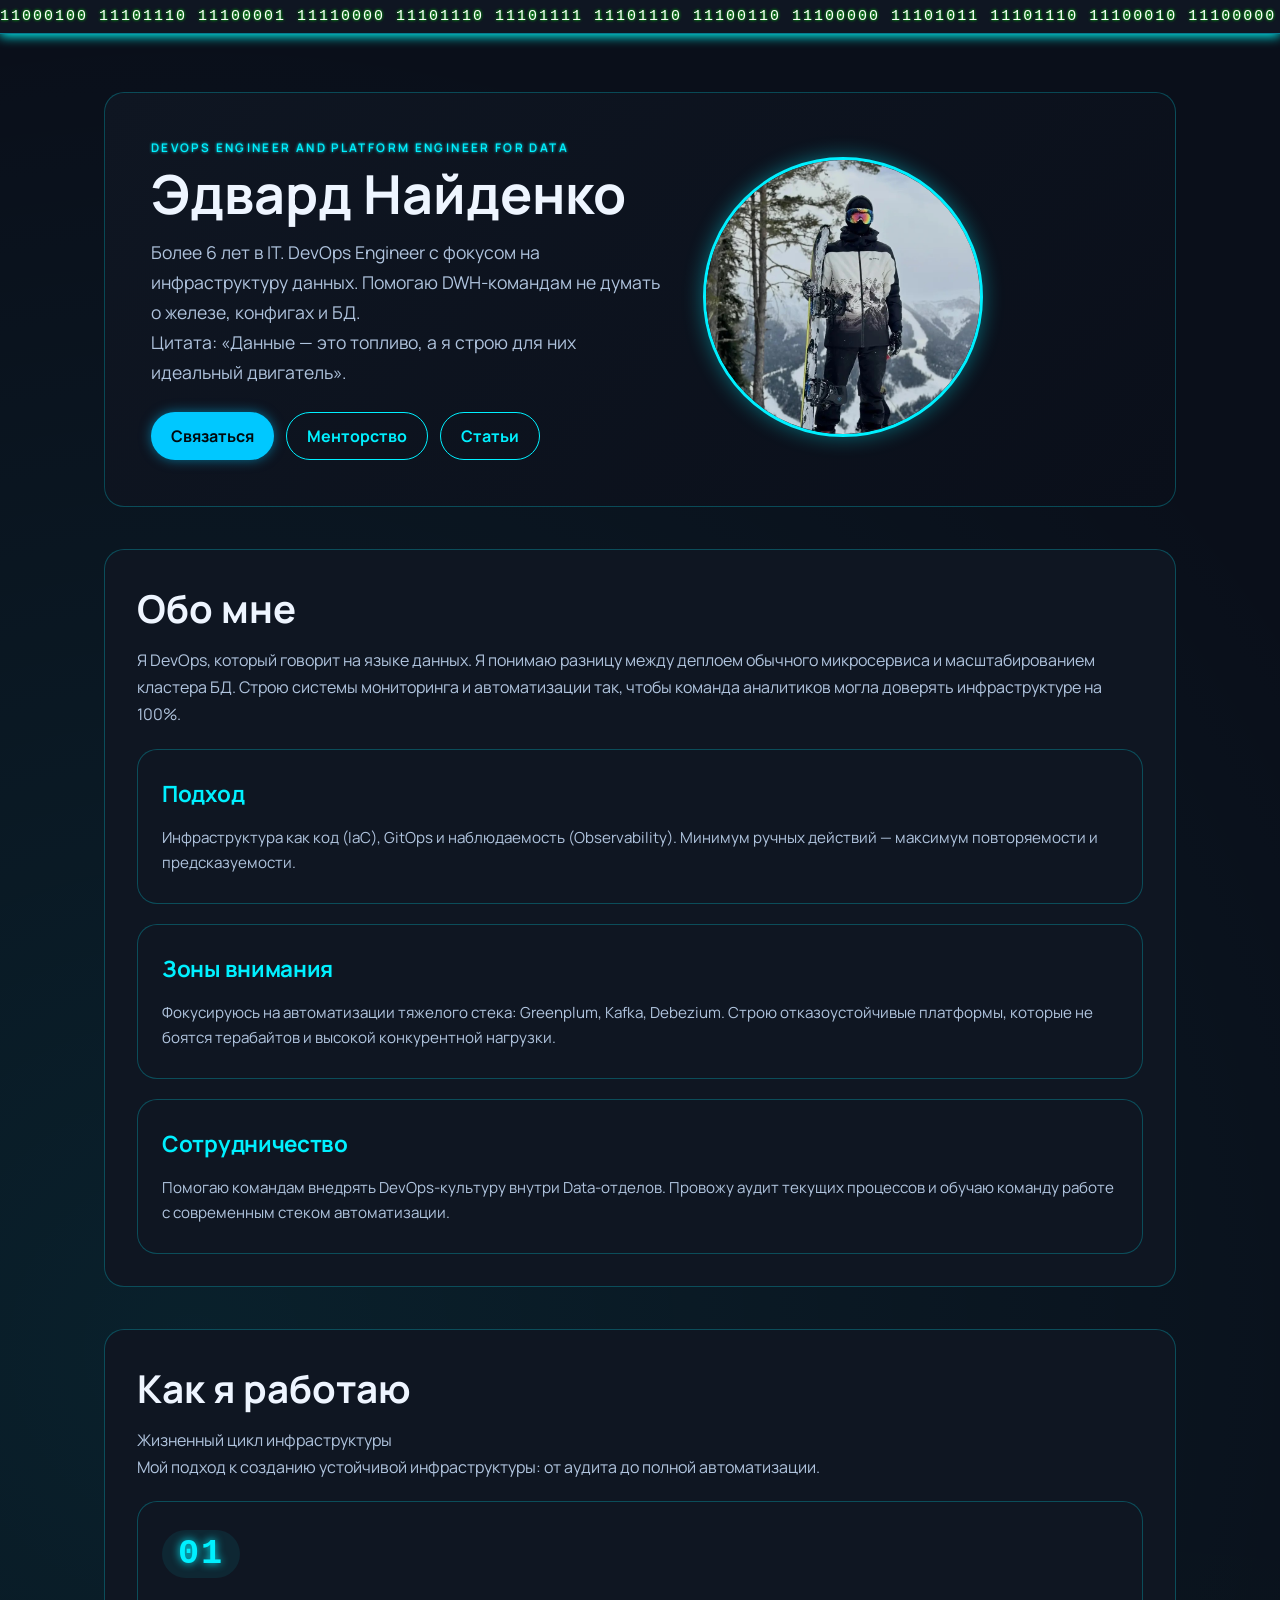
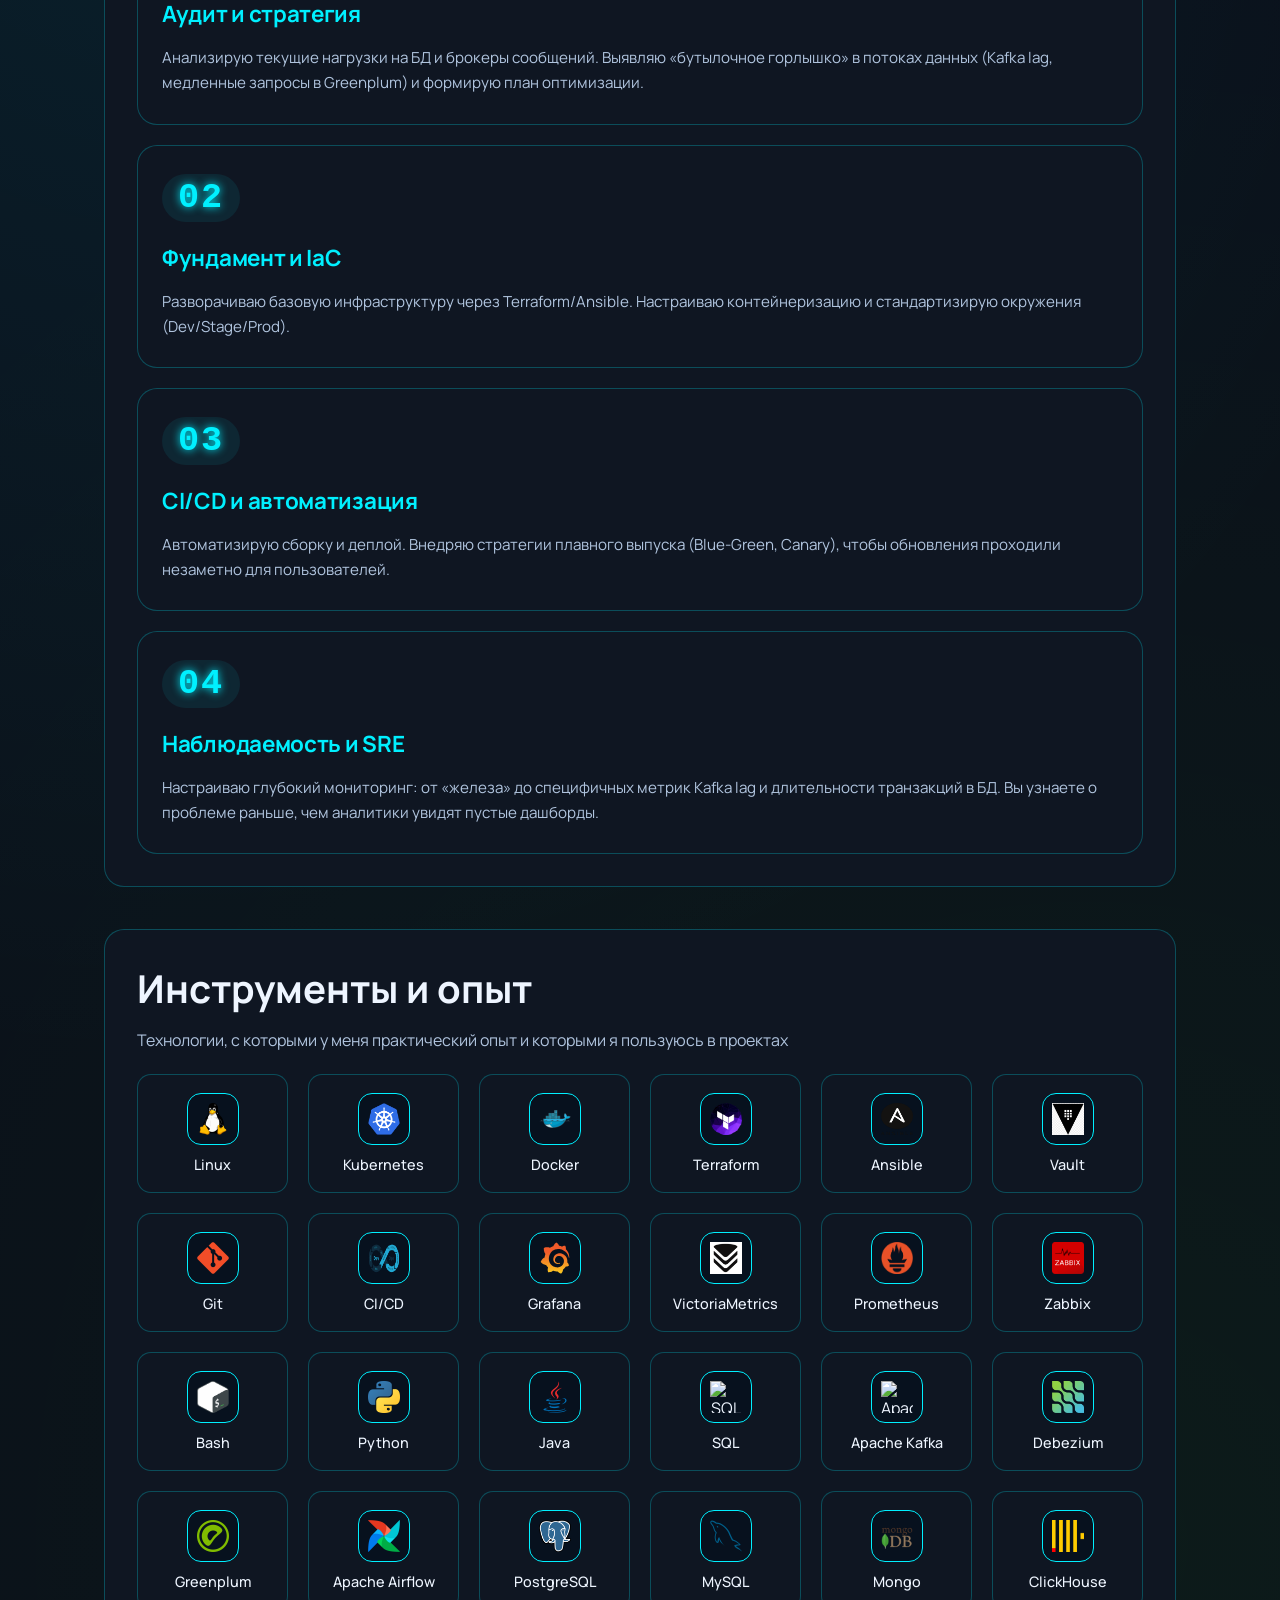
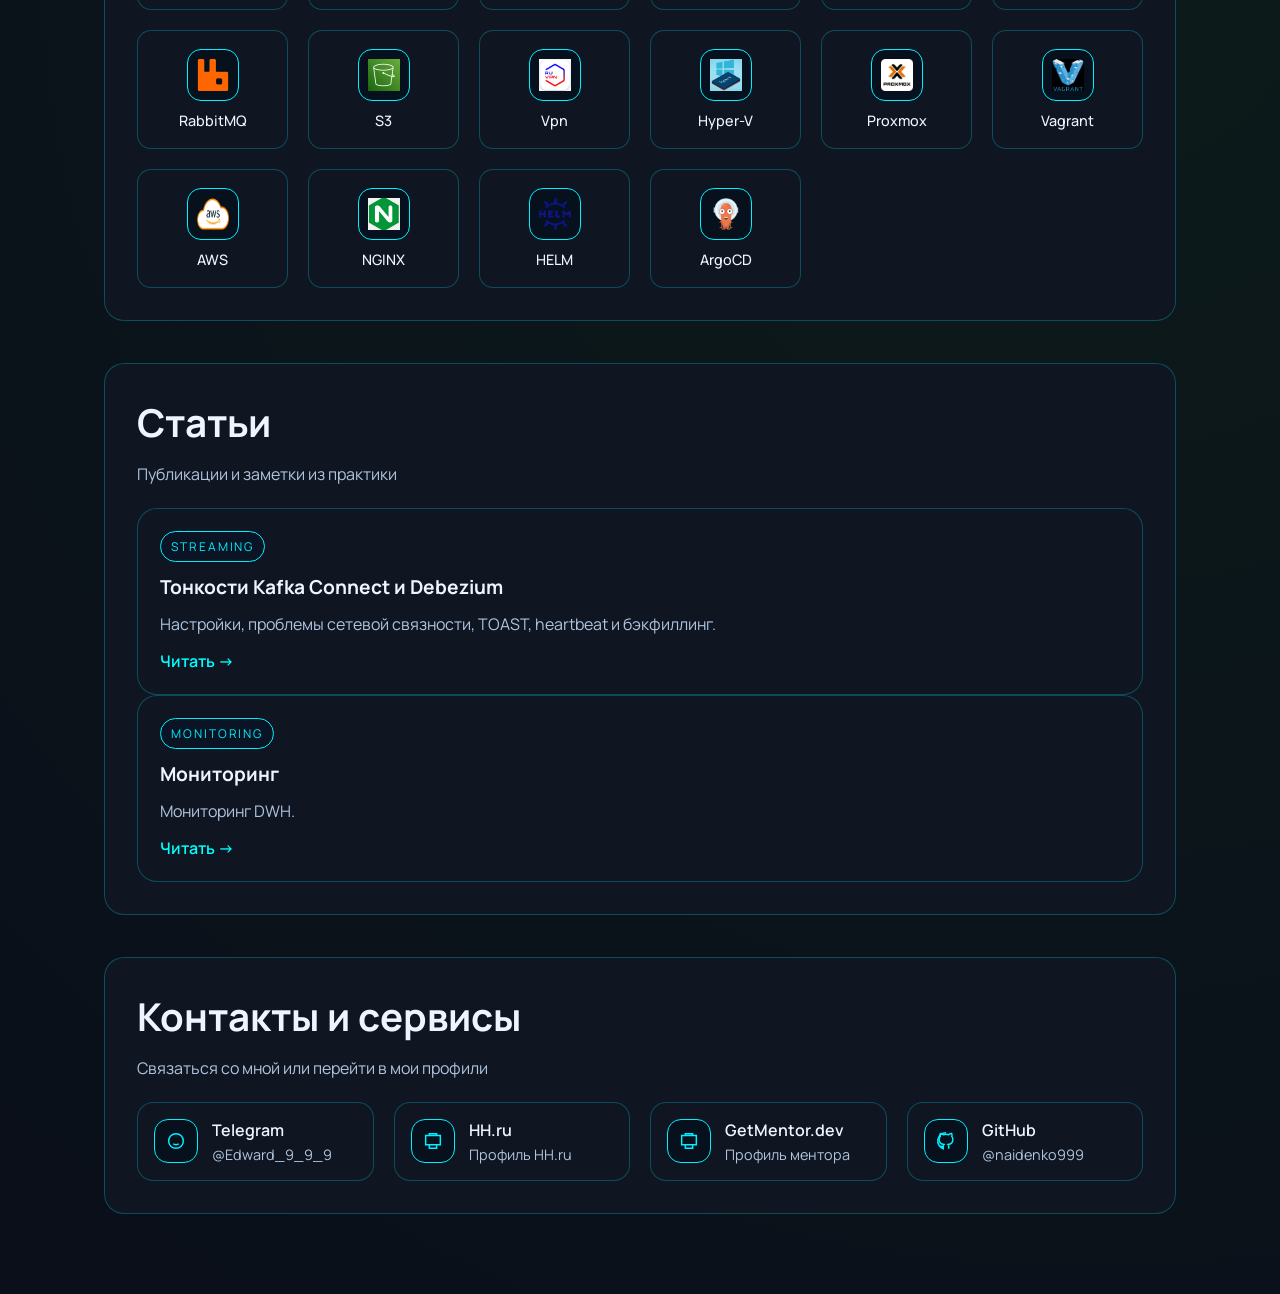
==== index.html @ 72533927 "Add" ====
<!doctype html>
<html lang="ru">
  <head>
    <meta charset="utf-8" />
    <meta name="viewport" content="width=device-width, initial-scale=1" />
    <title>Эдвард Найденко — Engineer IT</title>
    <meta name="description" content="Портфолио DevOps Engineer: инструменты, статьи и контакты." />
    <link rel="icon" href="/assets/cap.png" type="image/png" />
    <link rel="stylesheet" href="styles.css" />
    <link rel="preconnect" href="https://fonts.googleapis.com" />
    <link rel="preconnect" href="https://fonts.gstatic.com" crossorigin />
    <link href="https://fonts.googleapis.com/css2?family=Manrope:wght@300;400;500;600;700&display=swap" rel="stylesheet" />
  </head>
  <body>

    <!-- БЕГУЩАЯ СТРОКА МАТРИЦА (двоичный код "Добро пожаловать" без пробелов) -->
    <div class="matrix-ticker">
      <div class="ticker-content">
    <span>
      11000100 11101110 11100001 11110000 11101110 11101111 11101110 11100110 11100000 11101011 11101110 11100010 11100000 11110010 11111100 
      00101101 
      01000101 01110110 01100101 01110010 01111001 01110100 01101000 01101001 01101110 01100111 
      00100000 01100001 01110011 00100000 
      01000011 01101111 01100100 01100101
    </span>
      </div>
    </div>

    <div class="page">
      <header class="hero">
        <div class="hero__content">
          <div class="eyebrow">DevOps Engineer and Platform Engineer for Data</div>
          <h1>Эдвард Найденко</h1>
          <p class="lead">
            Более 6 лет в IT. DevOps Engineer с фокусом на инфраструктуру данных. Помогаю DWH-командам не думать о железе, конфигах и БД.<br/>
            Цитата: «Данные — это топливо, а я строю для них идеальный двигатель».
          </p>
          <div class="hero__actions">
            <a class="btn" href="#contacts">Связаться</a>
            <a class="btn btn--ghost" href="mentorship/index.html">Менторство</a>
            <a class="btn btn--ghost" href="#articles">Статьи</a>
          </div>
        </div>
        <div class="hero__visual">
          <img class="hero__photo" src="assets/ava.jpg" alt="Эдвард Найденко" />
        </div>
      </header>

      <!-- Блок "Обо мне" – карточки в столбик -->
      <section class="section" id="about">
        <div class="section__head">
          <h2>Обо мне</h2>
          <p>
            Я DevOps, который говорит на языке данных. Я понимаю разницу между деплоем обычного микросервиса и масштабированием кластера БД. Строю системы мониторинга и автоматизации так, чтобы команда аналитиков могла доверять инфраструктуре на 100%.
          </p>
        </div>
        <div class="about__grid">
          <div class="about__card">
            <h3>Подход</h3>
            <p>Инфраструктура как код (IaC), GitOps и наблюдаемость (Observability). Минимум ручных действий — максимум повторяемости и предсказуемости.</p>
          </div>
          <div class="about__card">
            <h3>Зоны внимания</h3>
            <p>Фокусируюсь на автоматизации тяжелого стека: Greenplum, Kafka, Debezium. Строю отказоустойчивые платформы, которые не боятся терабайтов и высокой конкурентной нагрузки.</p>
          </div>
          <div class="about__card">
            <h3>Сотрудничество</h3>
            <p>Помогаю командам внедрять DevOps-культуру внутри Data-отделов. Провожу аудит текущих процессов и обучаю команду работе с современным стеком автоматизации.</p>
          </div>
        </div>
      </section>

      <!-- Блок "Как я работаю" – тоже в столбик, с неоновыми цифрами -->
      <section class="section" id="workflow">
        <div class="section__head">
          <h2>Как я работаю</h2>
          <p>Жизненный цикл инфраструктуры <br/> 
             Мой подход к созданию устойчивой инфраструктуры: от аудита до полной автоматизации.</p>
        </div>
        <div class="about__grid">
          <div class="work-card">
            <div class="step-number">01</div>
            <h3>Аудит и стратегия</h3>
            <p>Анализирую текущие нагрузки на БД и брокеры сообщений. Выявляю «бутылочное горлышко» в потоках данных (Kafka lag, медленные запросы в Greenplum) и формирую план оптимизации.</p>
          </div>
          <div class="work-card">
            <div class="step-number">02</div>
            <h3>Фундамент и IaC</h3>
            <p>Разворачиваю базовую инфраструктуру через Terraform/Ansible. Настраиваю контейнеризацию и стандартизирую окружения (Dev/Stage/Prod).</p>
          </div>
          <div class="work-card">
            <div class="step-number">03</div>
            <h3>CI/CD и автоматизация</h3>
            <p>Автоматизирую сборку и деплой. Внедряю стратегии плавного выпуска (Blue-Green, Canary), чтобы обновления проходили незаметно для пользователей.</p>
          </div>
          <div class="work-card">
            <div class="step-number">04</div>
            <h3>Наблюдаемость и SRE</h3>
            <p>Настраиваю глубокий мониторинг: от «железа» до специфичных метрик Kafka lag и длительности транзакций в БД. Вы узнаете о проблеме раньше, чем аналитики увидят пустые дашборды.</p>
          </div>
        </div>
      </section>

      <section class="section" id="tools">
        <div class="section__head">
          <h2>Инструменты и опыт</h2>
          <p>Технологии, с которыми у меня практический опыт и которыми я пользуюсь в проектах</p>
        </div>
        <div class="tools__grid">
          <a class="tool-card" href="https://www.kernel.org/doc/man-pages/" target="_blank" rel="noreferrer"><div class="tool-icon"><img src="assets/tools/linux.png" alt="Linux" /></div><span>Linux</span></a>
          <a class="tool-card" href="https://kubernetes.io/docs/" target="_blank" rel="noreferrer"><div class="tool-icon"><img src="assets/tools/kubernetes.png" alt="Kubernetes" /></div><span>Kubernetes</span></a>
          <a class="tool-card" href="https://docs.docker.com/" target="_blank" rel="noreferrer"><div class="tool-icon"><img src="assets/tools/docker.png" alt="Docker" /></div><span>Docker</span></a>
          <a class="tool-card" href="https://developer.hashicorp.com/terraform" target="_blank" rel="noreferrer"><div class="tool-icon"><img src="assets/tools/Terraform.png" alt="Terraform" /></div><span>Terraform</span></a>
          <a class="tool-card" href="https://docs.ansible.com/projects/ansible/latest/index.html" target="_blank" rel="noreferrer"><div class="tool-icon"><img src="assets/tools/Ansible.png" alt="Ansible" /></div><span>Ansible</span></a>
          <a class="tool-card" href="https://developer.hashicorp.com/vault/docs" target="_blank" rel="noreferrer"><div class="tool-icon"><img src="assets/tools/Vault.png" alt="Vault" /></div><span>Vault</span></a>
          <a class="tool-card" href="https://git-scm.com/docs/git" target="_blank" rel="noreferrer"><div class="tool-icon"><img src="assets/tools/git.png" alt="Git" /></div><span>Git</span></a>
          <a class="tool-card" href="https://docs.github.com/en/actions/" target="_blank" rel="noreferrer"><div class="tool-icon"><img src="assets/tools/ci-cd.png" alt="CI/CD" /></div><span>CI/CD</span></a>
          <a class="tool-card" href="https://grafana.com/docs/grafana/latest/" target="_blank" rel="noreferrer"><div class="tool-icon"><img src="assets/tools/grafana.svg" alt="Grafana" /></div><span>Grafana</span></a>
          <a class="tool-card" href="https://docs.victoriametrics.com/?_gl=1*1fqf7ru*_gcl_au*Mzg3MTk0OTg0LjE3NzUzMzcxMjU.*_ga*MTY1MjI4NjYxNC4xNzc1MzM3MTI1*_ga_N9SVT8S3HK*czE3NzUzMzcxMjUkbzEkZzAkdDE3NzUzMzcxMjUkajYwJGwwJGgw" target="_blank" rel="noreferrer"><div class="tool-icon"><img src="assets/tools/VictoriaMetrics.png" alt="VictoriaMetrics" /></div><span>VictoriaMetrics</span></a>
          <a class="tool-card" href="https://prometheus.io/docs/introduction/overview/" target="_blank" rel="noreferrer"><div class="tool-icon"><img src="assets/tools/prometheus.png" alt="Prometheus" /></div><span>Prometheus</span></a>
          <a class="tool-card" href="https://www.zabbix.com/ru/manuals" target="_blank" rel="noreferrer"><div class="tool-icon"><img src="assets/tools/Zabbix.png" alt="Zabbix" /></div><span>Zabbix</span></a>
          <a class="tool-card" href="https://www.gnu.org/software/bash/" target="_blank" rel="noreferrer"><div class="tool-icon"><img src="assets/tools/bash.png" alt="Bash" /></div><span>Bash</span></a>
          <a class="tool-card" href="https://www.python.org/doc/" target="_blank" rel="noreferrer"><div class="tool-icon"><img src="assets/tools/python.png" alt="Python" /></div><span>Python</span></a>
          <a class="tool-card" href="https://docs.oracle.com/en/java/" target="_blank" rel="noreferrer"><div class="tool-icon"><img src="assets/tools/java.png" alt="Java" /></div><span>Java</span></a>
          <a class="tool-card" href="https://www.postgresql.org/docs/current/sql.html" target="_blank" rel="noreferrer"><div class="tool-icon"><img src="assets/tools/sql.png" alt="SQL" /></div><span>SQL</span></a>
          <a class="tool-card" href="https://kafka.apache.org/documentation" target="_blank" rel="noreferrer"><div class="tool-icon"><img src="assets/tools/apache-kafka.png" alt="Apache Kafka" /></div><span>Apache Kafka</span></a>
          <a class="tool-card" href="https://debezium.io/documentation/" target="_blank" rel="noreferrer"><div class="tool-icon"><img src="assets/tools/debezium.png" alt="Debezium" /></div><span>Debezium</span></a>
          <a class="tool-card" href="https://docs.vmware.com/en/VMware-Greenplum/index.html" target="_blank" rel="noreferrer"><div class="tool-icon"><img src="assets/tools/greenplum.png" alt="Greenplum" /></div><span>Greenplum</span></a>
          <a class="tool-card" href="https://airflow.apache.org/docs/" target="_blank" rel="noreferrer"><div class="tool-icon"><img src="assets/tools/apache-airflow.png" alt="Apache Airflow" /></div><span>Apache Airflow</span></a>
          <a class="tool-card" href="https://www.postgresql.org/docs/" target="_blank" rel="noreferrer"><div class="tool-icon"><img src="assets/tools/postgresql.png" alt="PostgreSQL" /></div><span>PostgreSQL</span></a>
          <a class="tool-card" href="https://dev.mysql.com/doc/" target="_blank" rel="noreferrer"><div class="tool-icon"><img src="assets/tools/mysql.png" alt="MySQL" /></div><span>MySQL</span></a>
          <a class="tool-card" href="https://www.mongodb.com/docs/" target="_blank" rel="noreferrer"><div class="tool-icon"><img src="assets/tools/mongo.png" alt="Mongo" /></div><span>Mongo</span></a>
          <a class="tool-card" href="https://clickhouse.com/docs/en" target="_blank" rel="noreferrer"><div class="tool-icon"><img src="assets/tools/clickhouse.png" alt="ClickHouse" /></div><span>ClickHouse</span></a>
          <a class="tool-card" href="https://www.rabbitmq.com/docs" target="_blank" rel="noreferrer"><div class="tool-icon"><img src="assets/tools/rabbitmq.png" alt="RabbitMQ" /></div><span>RabbitMQ</span></a>
          <a class="tool-card" href="https://aws.amazon.com/documentation-overview/s3/" target="_blank" rel="noreferrer"><div class="tool-icon"><img src="assets/tools/s3.png" alt="S3" /></div><span>S3</span></a>
          <a class="tool-card" href="https://ru.wikipedia.org/wiki/VPN" target="_blank" rel="noreferrer"><div class="tool-icon"><img src="assets/tools/vpn.png" alt="Vpn" /></div><span>Vpn</span></a>
          <a class="tool-card" href="https://learn.microsoft.com/ru-ru/windows-server/virtualization/hyper-v/" target="_blank" rel="noreferrer"><div class="tool-icon"><img src="assets/tools/Hyper-V.png" alt="Hyper-V" /></div><span>Hyper-V</span></a>
          <a class="tool-card" href="https://www.proxmox.com/en/" target="_blank" rel="noreferrer"><div class="tool-icon"><img src="assets/tools/Proxmox.png" alt="Proxmox" /></div><span>Proxmox</span></a>
          <a class="tool-card" href="https://developer.hashicorp.com/vagrant/docs" target="_blank" rel="noreferrer"><div class="tool-icon"><img src="assets/tools/Vagrant.jpg" alt="Vagrant" /></div><span>Vagrant</span></a>
          <a class="tool-card" href="https://docs.amazonaws.cn/en_us/?nc2=h_l2_su" target="_blank" rel="noreferrer"><div class="tool-icon"><img src="assets/tools/AWS.png" alt="AWS" /></div><span>AWS</span></a>
          <a class="tool-card" href="https://nginx.org/ru/" target="_blank" rel="noreferrer"><div class="tool-icon"><img src="assets/tools/NGINX.png" alt="NGINX" /></div><span>NGINX</span></a>
          <a class="tool-card" href="https://helm.sh/docs" target="_blank" rel="noreferrer"><div class="tool-icon"><img src="assets/tools/HELM.png" alt="HELM" /></div><span>HELM</span></a>
          <a class="tool-card" href="https://argo-cd.readthedocs.io/en/stable/" target="_blank" rel="noreferrer"><div class="tool-icon"><img src="assets/tools/ArgoCD.png" alt="ArgoCD" /></div><span>ArgoCD</span></a>
        </div>
      </section>

      <section class="section" id="articles">
        <div class="section__head">
          <h2>Статьи</h2>
          <p>Публикации и заметки из практики</p>
        </div>
        <div class="articles__grid">
          <a class="article-card" href="debezium/index.html">
            <div class="article-card__tag">Streaming</div>
            <h3>Тонкости Kafka Connect и Debezium</h3>
            <p>Настройки, проблемы сетевой связности, TOAST, heartbeat и бэкфиллинг.</p>
            <span class="article-card__cta">Читать →</span>
          </a>
        </div>
       <div class="articles__grid">
          <a class="article-card" href="monitoring/index.html">
            <div class="article-card__tag">Monitoring</div>
            <h3>Мониторинг</h3>
            <p>Мониторинг DWH.</p>
            <span class="article-card__cta">Читать →</span>
          </a>
        </div>
      </section>


      <section class="section" id="contacts">
        <div class="section__head">
          <h2>Контакты и сервисы</h2>
          <p>Связаться со мной или перейти в мои профили</p>
        </div>
        <div class="contacts__grid">
          <a class="contact-card" href="https://t.me/Edward_9_9_9" target="_blank" rel="noreferrer">
            <div class="contact-icon" aria-hidden="true">
              <svg viewBox="0 0 24 24" fill="none" stroke="currentColor" stroke-width="1.6">
                <path d="M4 12a8 8 0 1 0 16 0 8 8 0 0 0-16 0Z" />
                <path d="M9 15c.7.7 1.7 1 3 1s2.3-.3 3-1" />
                <path d="M9 10h.01M15 10h.01" />
              </svg>
            </div>
            <div>
              <div class="contact-title">Telegram</div>
              <div class="contact-meta">@Edward_9_9_9</div>
            </div>
          </a>
          <a class="contact-card" href="https://hh.ru/resume/ef3e37c2ff0f1481760039ed1f483250583247" target="_blank" rel="noreferrer">
            <div class="contact-icon" aria-hidden="true">
              <svg viewBox="0 0 24 24" fill="none" stroke="currentColor" stroke-width="1.6">
                <path d="M4 6h16v10H4z" />
                <path d="M8 6V4h8v2" />
                <path d="M8 16v4h8v-4" />
              </svg>
            </div>
            <div>
              <div class="contact-title">HH.ru</div>
              <div class="contact-meta">Профиль HH.ru</div>
            </div>
          </a>
          <a class="contact-card" href="https://getmentor.dev/mentor/" target="_blank" rel="noreferrer">
            <div class="contact-icon" aria-hidden="true">
              <svg viewBox="0 0 24 24" fill="none" stroke="currentColor" stroke-width="1.6">
                <path d="M4 6h16v10H4z" />
                <path d="M8 6V4h8v2" />
                <path d="M8 16v4h8v-4" />
              </svg>
            </div>
            <div>
              <div class="contact-title">GetMentor.dev</div>
              <div class="contact-meta">Профиль ментора</div>
            </div>
          </a>
          <a class="contact-card" href="https://github.com/naidenko999" target="_blank" rel="noreferrer">
            <div class="contact-icon" aria-hidden="true">
              <svg viewBox="0 0 24 24" fill="none" stroke="currentColor" stroke-width="1.6">
                <path d="M12 3a9 9 0 0 0-3 17.5V18c-2.2.5-3.3-1-3.3-1" />
                <path d="M15 20.5v-2.6c0-.9-.3-1.5-.8-2 2.6-.3 5.3-1.3 5.3-5.8a4.5 4.5 0 0 0-1.2-3.1 4 4 0 0 0-.1-3.1s-1-.3-3.2 1.2a11 11 0 0 0-6 0C6.8 3.6 5.8 4 5.8 4a4 4 0 0 0-.1 3.1A4.5 4.5 0 0 0 4.5 10c0 4.5 2.7 5.5 5.3 5.8-.5.5-.8 1.1-.8 2v2.7" />
              </svg>
            </div>
            <div>
              <div class="contact-title">GitHub</div>
              <div class="contact-meta">@naidenko999</div>
            </div>
          </a>
        </div>
      </section>
    </div>
  </body>
</html>
---- styles.css ----
:root {
  color-scheme: dark;
  --bg-deep: #0a0f1a;
  --bg-card: #0f1622;
  --bg-card-hover: #141c2c;
  --neon-cyan: #00f0ff;
  --neon-cyan-soft: #00e0ff80;
  --neon-green: #39ff14;
  --text-primary: #eef5ff;
  --text-secondary: #b0c4de;
  --accent: #00c8ff;
  --accent-strong: #0ff;
  --shadow-neon: 0 12px 30px rgba(0, 240, 255, 0.08), 0 0 0 1px rgba(0, 240, 255, 0.2);
  --shadow-neon-hover: 0 18px 36px rgba(0, 240, 255, 0.15), 0 0 0 1.5px #00f0ff;
  --radius: 20px;
}

* {
  margin: 0;
  padding: 0;
  box-sizing: border-box;
}

body {
  background: var(--bg-deep);
  background-image: radial-gradient(circle at 15% 30%, rgba(0, 240, 255, 0.08) 0%, transparent 40%),
                    radial-gradient(circle at 85% 70%, rgba(57, 255, 20, 0.05) 0%, transparent 50%);
  font-family: "Manrope", system-ui, -apple-system, sans-serif;
  color: var(--text-primary);
  min-height: 100vh;
}

/* ========= БЕГУЩАЯ СТРОКА ========= */
.matrix-ticker {
  position: fixed;
  top: 0;
  left: 0;
  width: 100%;
  background: #0f1622;
  color: rgb(253, 254, 253);
  font-family: 'Courier New', 'Fira Code', monospace;
  font-size: 15px;
  font-weight: 500;
  padding: 8px 0;
  overflow: hidden;
  white-space: nowrap;
  z-index: 1000;
  border-bottom: 1px solid #00e0ff80;
  box-shadow: 0 2px 12px #0ff;
  backdrop-filter: blur(2px);
}

.ticker-content {
  display: inline-block;
  white-space: nowrap;
  animation: scrollMatrix 45s linear infinite;
  letter-spacing: 2px;
}

.ticker-content span {
  display: inline-block;
  padding-right: 2.5em;
  text-shadow: 0 0 3px #0f0;
}

@keyframes scrollMatrix {
  0% { transform: translateX(0); }
  100% { transform: translateX(-50%); }
}

/* основной контейнер */
.page {
  max-width: 1120px;
  margin: 0 auto;
  padding: 80px 24px 80px;
  position: relative;
}

/* БЫСТРЫЙ ОТКЛИК */
.hero,
.section,
.about__card,
.tool-card,
.article-card,
.contact-card,
.work-card {
  transition: box-shadow 0.1s ease, border-color 0.1s ease, background 0.1s ease;
}

.hero:hover,
.section:hover,
.about__card:hover,
.tool-card:hover,
.article-card:hover,
.contact-card:hover,
.work-card:hover {
  box-shadow: var(--shadow-neon-hover);
  border-color: rgba(0, 240, 255, 0.8);
  background: var(--bg-card-hover);
  transform: none;
}

/* hero */
.hero {
  background: linear-gradient(135deg, #0f1622 0%, #0a0f1a 100%);
  margin-top: 12px;
  animation: rise 0.8s ease;
  display: grid;
  grid-template-columns: minmax(0, 1.1fr) minmax(0, 0.9fr);
  gap: 32px;
  align-items: center;
  padding: 46px;
  border: 1px solid rgba(0, 240, 255, 0.25);
  border-radius: var(--radius);
}

.hero__photo {
  width: min(280px, 70vw);
  height: min(280px, 70vw);
  border-radius: 50%;
  object-fit: cover;
  border: 3px solid var(--neon-cyan);
  box-shadow: 0 0 20px rgba(0, 240, 255, 0.4);
  background: #0f1622;
}

.eyebrow {
  text-transform: uppercase;
  letter-spacing: 0.2em;
  font-size: 0.74rem;
  color: var(--neon-cyan);
  font-weight: 600;
  margin-bottom: 10px;
  text-shadow: 0 0 3px var(--neon-cyan);
}

h1 {
  font-family: "Manrope", system-ui, -apple-system, sans-serif;
  font-size: clamp(2.5rem, 4.2vw, 3.6rem);
  margin: 0 0 16px;
  line-height: 1.05;
  color: var(--text-primary);
}

.lead {
  font-size: 1.1rem;
  line-height: 1.7;
  color: var(--text-secondary);
  margin: 0 0 24px;
}

.hero__actions {
  display: flex;
  gap: 12px;
  flex-wrap: wrap;
}

.btn {
  display: inline-flex;
  align-items: center;
  gap: 8px;
  padding: 12px 20px;
  border-radius: 999px;
  background: var(--accent);
  color: #010a0f;
  text-decoration: none;
  font-weight: 700;
  box-shadow: 0 0 12px rgba(0, 200, 255, 0.5);
  transition: transform 0.1s ease, box-shadow 0.1s ease;
}

.btn:hover {
  background: #0ff;
  box-shadow: 0 0 18px #0ff;
  transform: translateY(-2px);
}

.btn--ghost {
  background: transparent;
  border: 1px solid var(--neon-cyan);
  color: var(--neon-cyan);
  box-shadow: none;
}

.btn--ghost:hover {
  background: rgba(0, 240, 255, 0.1);
  box-shadow: 0 0 10px var(--neon-cyan-soft);
}

/* общие секции */
.section {
  margin-top: 42px;
  padding: 32px;
  border: 1px solid rgba(0, 240, 255, 0.25);
  border-radius: var(--radius);
  background: var(--bg-card);
  animation: fadeUp 0.8s ease;
}

.section__head h2 {
  font-size: clamp(1.8rem, 3vw, 2.4rem);
  margin: 0 0 12px;
  color: var(--text-primary);
}

.section__head p {
  color: var(--text-secondary);
  margin: 0 0 20px;
  line-height: 1.7;
}

/* сетки */
.about__grid,
.tools__grid,
.articles__grid,
.contacts__grid {
  display: grid;
  gap: 20px;
}

/* ГЛАВНОЕ: ОДНА КОЛОНКА ДЛЯ "Обо мне" и "Как мы работаем" */
.about__grid {
  grid-template-columns: 1fr;
}

.tools__grid {
  grid-template-columns: repeat(auto-fit, minmax(150px, 1fr));
}

.articles__grid {
  grid-template-columns: repeat(auto-fit, minmax(260px, 1fr));
}

.contacts__grid {
  grid-template-columns: repeat(auto-fit, minmax(220px, 1fr));
}

/* карточки "Обо мне" */
.about__card {
  background: var(--bg-card);
  border: 1px solid rgba(0, 240, 255, 0.25);
  border-radius: var(--radius);
  padding: 28px 24px;
  transition: box-shadow 0.1s ease, border-color 0.1s ease, background 0.1s ease;
}

.about__card h3 {
  font-size: 1.4rem;
  margin-bottom: 16px;
  color: var(--neon-cyan);
  letter-spacing: -0.3px;
}

.about__card p {
  font-size: 0.95rem;
  line-height: 1.65;
  color: var(--text-secondary);
}

/* карточки "Как мы работаем" */
.work-card {
  background: var(--bg-card);
  border: 1px solid rgba(0, 240, 255, 0.25);
  border-radius: var(--radius);
  padding: 28px 24px;
  transition: box-shadow 0.1s ease, border-color 0.1s ease, background 0.1s ease;
  display: flex;
  flex-direction: column;
  align-items: flex-start;
}

.work-card h3 {
  font-size: 1.4rem;
  margin-bottom: 16px;
  color: var(--neon-cyan);
  letter-spacing: -0.3px;
}

.work-card p {
  font-size: 0.95rem;
  line-height: 1.65;
  color: var(--text-secondary);
}

.step-number {
  font-family: 'Courier New', monospace;
  font-size: 2.2rem;
  font-weight: 700;
  color: var(--neon-cyan);
  text-shadow: 0 0 8px var(--neon-cyan);
  background: rgba(0, 240, 255, 0.08);
  display: inline-block;
  padding: 4px 16px;
  border-radius: 60px;
  margin-bottom: 20px;
  letter-spacing: 2px;
}

/* карточка инструмента */
.tool-card {
  display: flex;
  flex-direction: column;
  align-items: center;
  border: 1px solid rgba(0, 240, 255, 0.25);
  text-align: center;
  gap: 10px;
  padding: 18px 12px;
  text-decoration: none;
  color: inherit;
  background: var(--bg-card);
  border-radius: 14px;
  transition: box-shadow 0.1s ease, border-color 0.1s ease, background 0.1s ease;
}

.tool-icon {
  width: 52px;
  height: 52px;
  background: #07111e;
  border: 1px solid var(--neon-cyan);  /* рамка остаётся, но без свечения */
  border-radius: 14px;
  display: flex;
  align-items: center;
  justify-content: center;
  /* убрали box-shadow */
}

.tool-icon img {
  width: 32px;
  height: 32px;
  /* убрали filter */
}

.tool-card span {
  font-size: 0.9rem;
  font-weight: 500;
}

/* статья */
.article-card {
  padding: 22px;
  display: flex;
  flex-direction: column;
  gap: 12px;
  text-decoration: none;
  color: inherit;
  background: var(--bg-card);
  border: 1px solid rgba(0, 240, 255, 0.25);
  border-radius: var(--radius);
  transition: box-shadow 0.1s ease, border-color 0.1s ease, background 0.1s ease;
}

.article-card__tag {
  display: inline-block;
  font-size: 0.75rem;
  text-transform: uppercase;
  letter-spacing: 0.16em;
  color: var(--neon-cyan);
  background: #0a1424;
  padding: 6px 10px;
  border-radius: 999px;
  width: max-content;
  border: 1px solid var(--neon-cyan);
}

.article-card h3 {
  margin: 0;
  font-size: 1.2rem;
}

.article-card p {
  margin: 0;
  color: var(--text-secondary);
  line-height: 1.6;
}

.article-card__cta {
  font-weight: 600;
  color: var(--accent-strong);
}

/* контакты */
.contact-card {
  display: flex;
  gap: 14px;
  align-items: center;
  padding: 16px;
  text-decoration: none;
  color: inherit;
  background: var(--bg-card);
  border: 1px solid rgba(0, 240, 255, 0.25);
  border-radius: 16px;
  transition: box-shadow 0.1s ease, border-color 0.1s ease, background 0.1s ease;
}

.contact-icon {
  width: 44px;
  height: 44px;
  background: #07111e;
  border: 1px solid var(--neon-cyan);
  border-radius: 14px;
  display: flex;
  align-items: center;
  justify-content: center;
  color: var(--neon-cyan);
}

.contact-icon svg {
  width: 22px;
  height: 22px;
  stroke: var(--neon-cyan);
}

.contact-title {
  font-weight: 600;
  margin-bottom: 4px;
}

.contact-meta {
  color: var(--text-secondary);
  font-size: 0.9rem;
}

/* анимации */
@keyframes rise {
  from { opacity: 0; transform: translateY(20px); }
  to { opacity: 1; transform: translateY(0); }
}

@keyframes fadeUp {
  from { opacity: 0; transform: translateY(12px); }
  to { opacity: 1; transform: translateY(0); }
}

/* адаптив */
@media (max-width: 900px) {
  .hero {
    grid-template-columns: 1fr;
  }
  .hero__visual {
    min-height: 200px;
  }
}

@media (max-width: 640px) {
  .page {
    padding: 70px 18px 60px;
  }
  .section {
    padding: 24px;
  }
  .tools__grid {
    grid-template-columns: repeat(2, 1fr);
  }
  .tool-card {
    padding: 12px;
  }
  .tool-icon {
    width: 44px;
    height: 44px;
  }
  .tool-icon img {
    width: 26px;
    height: 26px;
  }
  .matrix-ticker {
    font-size: 12px;
    padding: 5px 0;
  }
  .about__card,
  .work-card {
    padding: 20px;
  }
  .about__card h3,
  .work-card h3 {
    font-size: 1.2rem;
  }
  .step-number {
    font-size: 1.8rem;
  }
}

/* скролл */
::-webkit-scrollbar {
  width: 8px;
  background: #03060c;
}
::-webkit-scrollbar-thumb {
  background: var(--neon-cyan);
  border-radius: 8px;
}
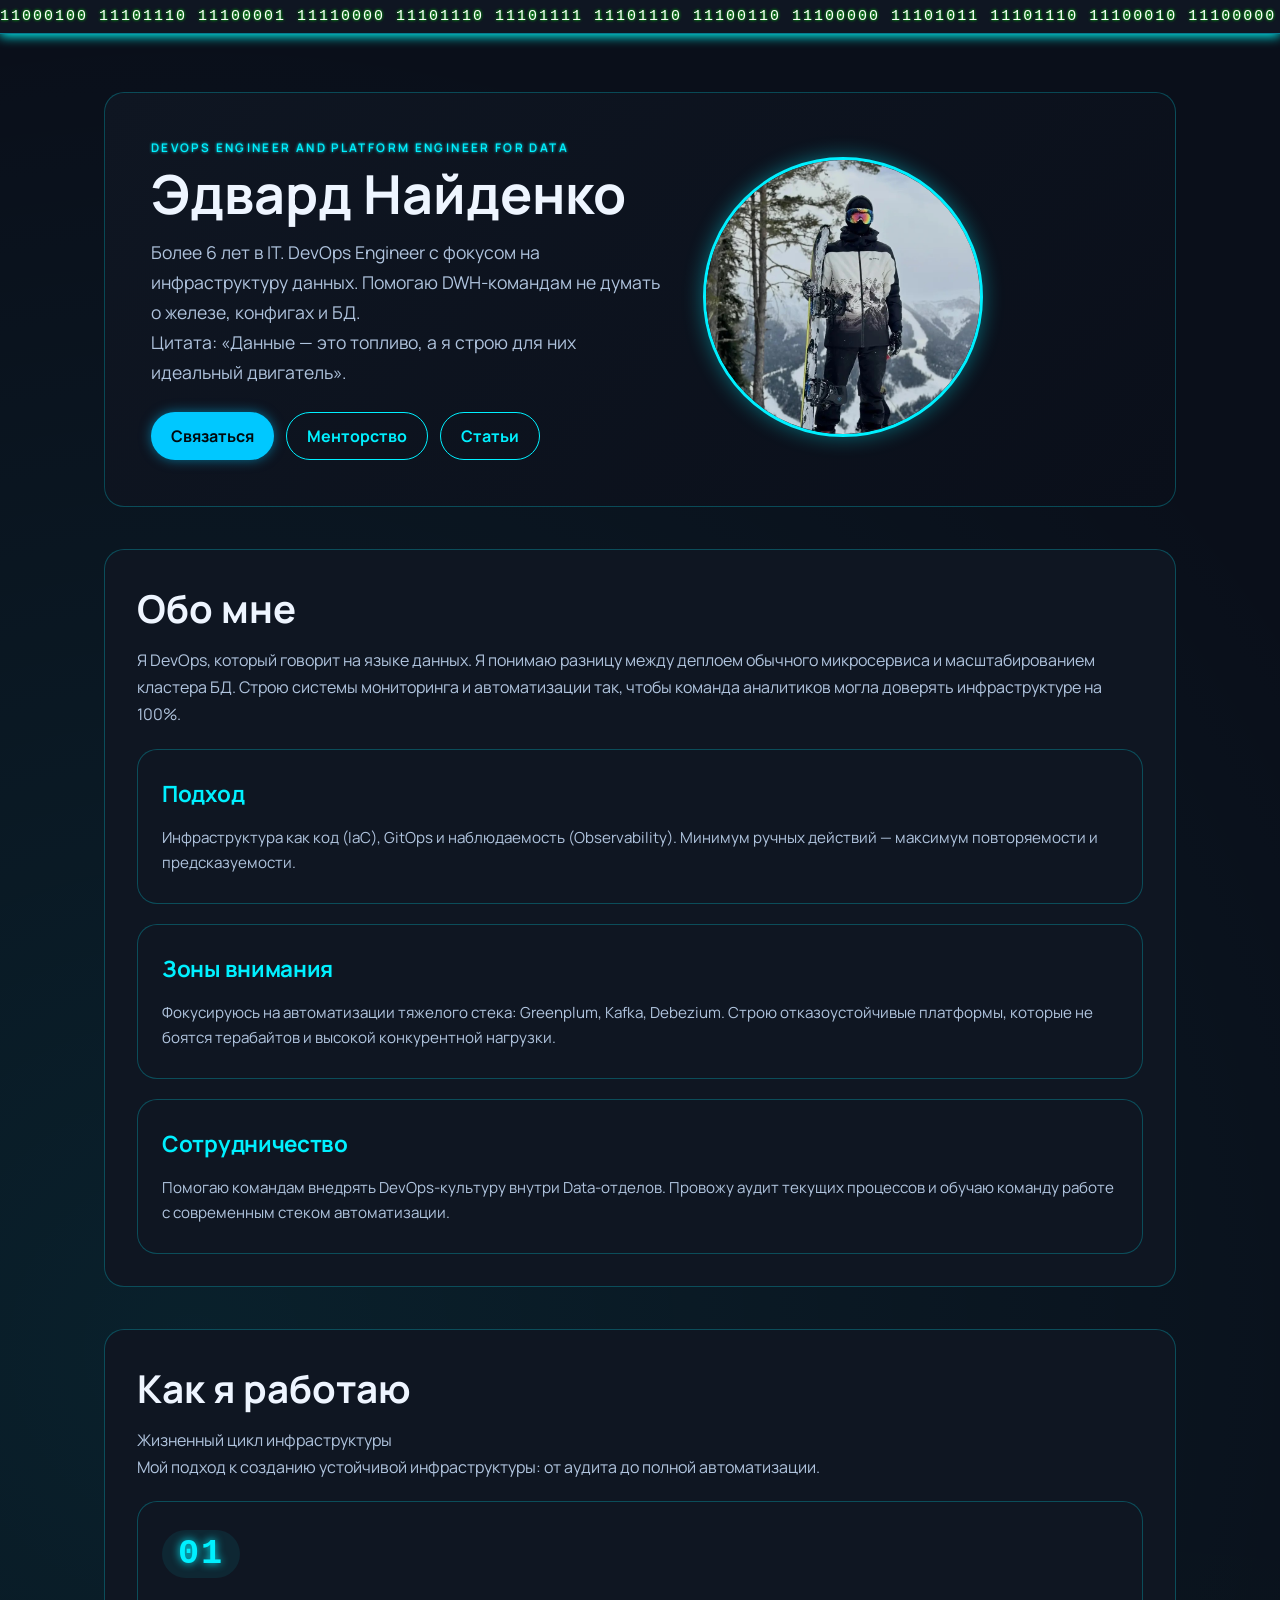
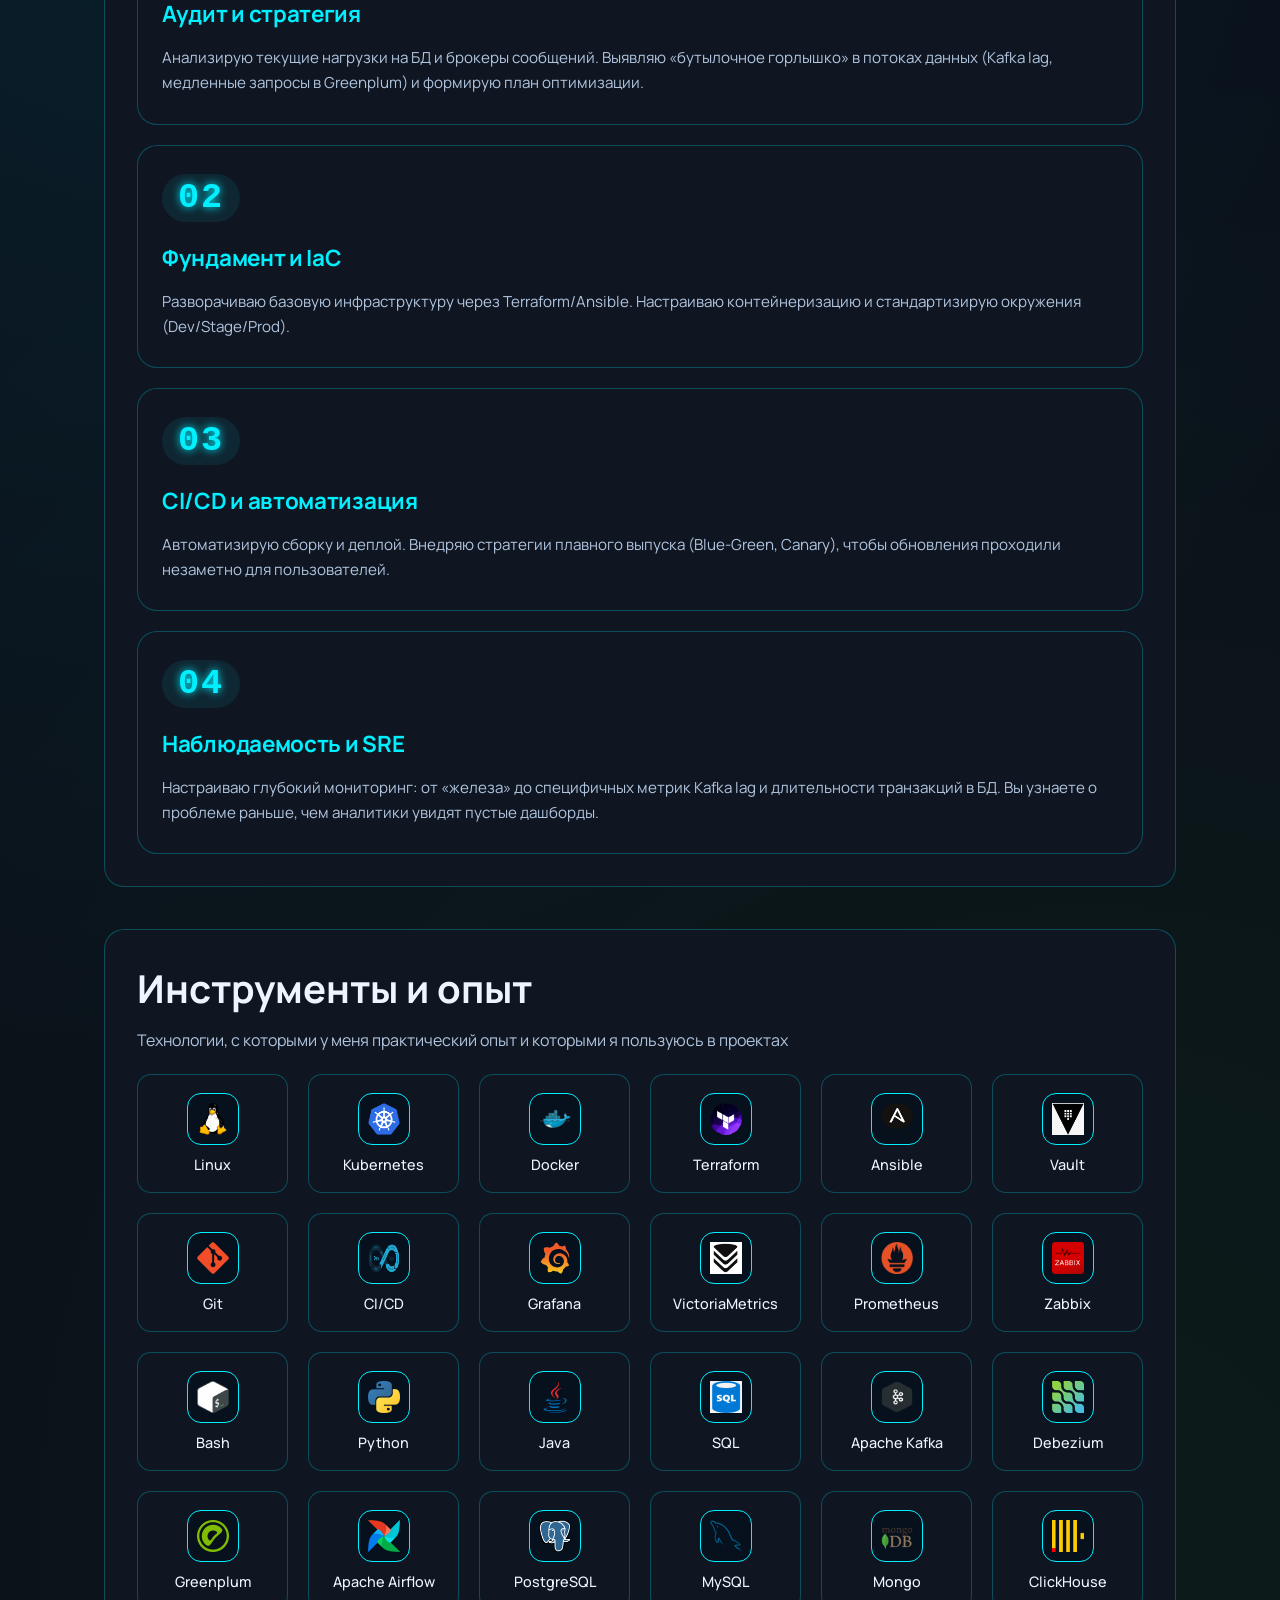
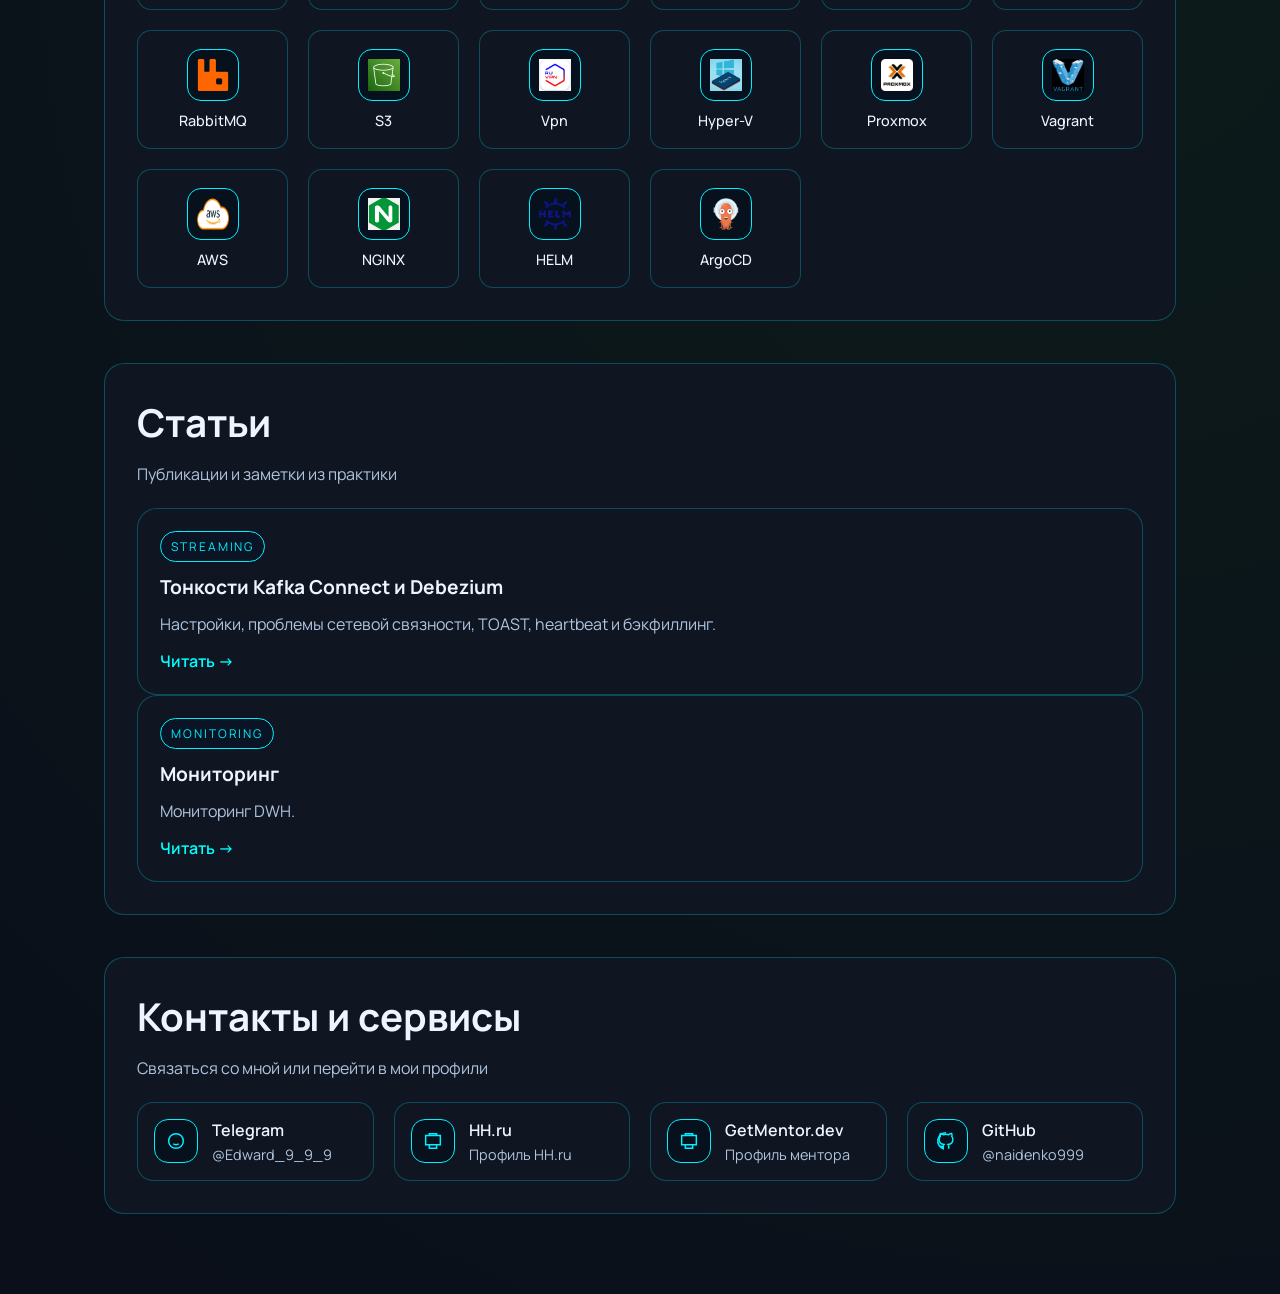
==== commit cc1187c1: "fix" ====
--- a/index.html
+++ b/index.html
@@ -122,8 +122,8 @@
           <a class="tool-card" href="https://www.gnu.org/software/bash/" target="_blank" rel="noreferrer"><div class="tool-icon"><img src="assets/tools/bash.png" alt="Bash" /></div><span>Bash</span></a>
           <a class="tool-card" href="https://www.python.org/doc/" target="_blank" rel="noreferrer"><div class="tool-icon"><img src="assets/tools/python.png" alt="Python" /></div><span>Python</span></a>
           <a class="tool-card" href="https://docs.oracle.com/en/java/" target="_blank" rel="noreferrer"><div class="tool-icon"><img src="assets/tools/java.png" alt="Java" /></div><span>Java</span></a>
-          <a class="tool-card" href="https://www.postgresql.org/docs/current/sql.html" target="_blank" rel="noreferrer"><div class="tool-icon"><img src="assets/tools/sql.png" alt="SQL" /></div><span>SQL</span></a>
-          <a class="tool-card" href="https://kafka.apache.org/documentation" target="_blank" rel="noreferrer"><div class="tool-icon"><img src="assets/tools/apache-kafka.png" alt="Apache Kafka" /></div><span>Apache Kafka</span></a>
+          <a class="tool-card" href="https://www.postgresql.org/docs/current/sql.html" target="_blank" rel="noreferrer"><div class="tool-icon"><img src="assets/tools/SQL.png" alt="SQL" /></div><span>SQL</span></a>
+          <a class="tool-card" href="https://kafka.apache.org/documentation" target="_blank" rel="noreferrer"><div class="tool-icon"><img src="assets/tools/Apache-kafka.png" alt="Apache Kafka" /></div><span>Apache Kafka</span></a>
           <a class="tool-card" href="https://debezium.io/documentation/" target="_blank" rel="noreferrer"><div class="tool-icon"><img src="assets/tools/debezium.png" alt="Debezium" /></div><span>Debezium</span></a>
           <a class="tool-card" href="https://docs.vmware.com/en/VMware-Greenplum/index.html" target="_blank" rel="noreferrer"><div class="tool-icon"><img src="assets/tools/greenplum.png" alt="Greenplum" /></div><span>Greenplum</span></a>
           <a class="tool-card" href="https://airflow.apache.org/docs/" target="_blank" rel="noreferrer"><div class="tool-icon"><img src="assets/tools/apache-airflow.png" alt="Apache Airflow" /></div><span>Apache Airflow</span></a>
